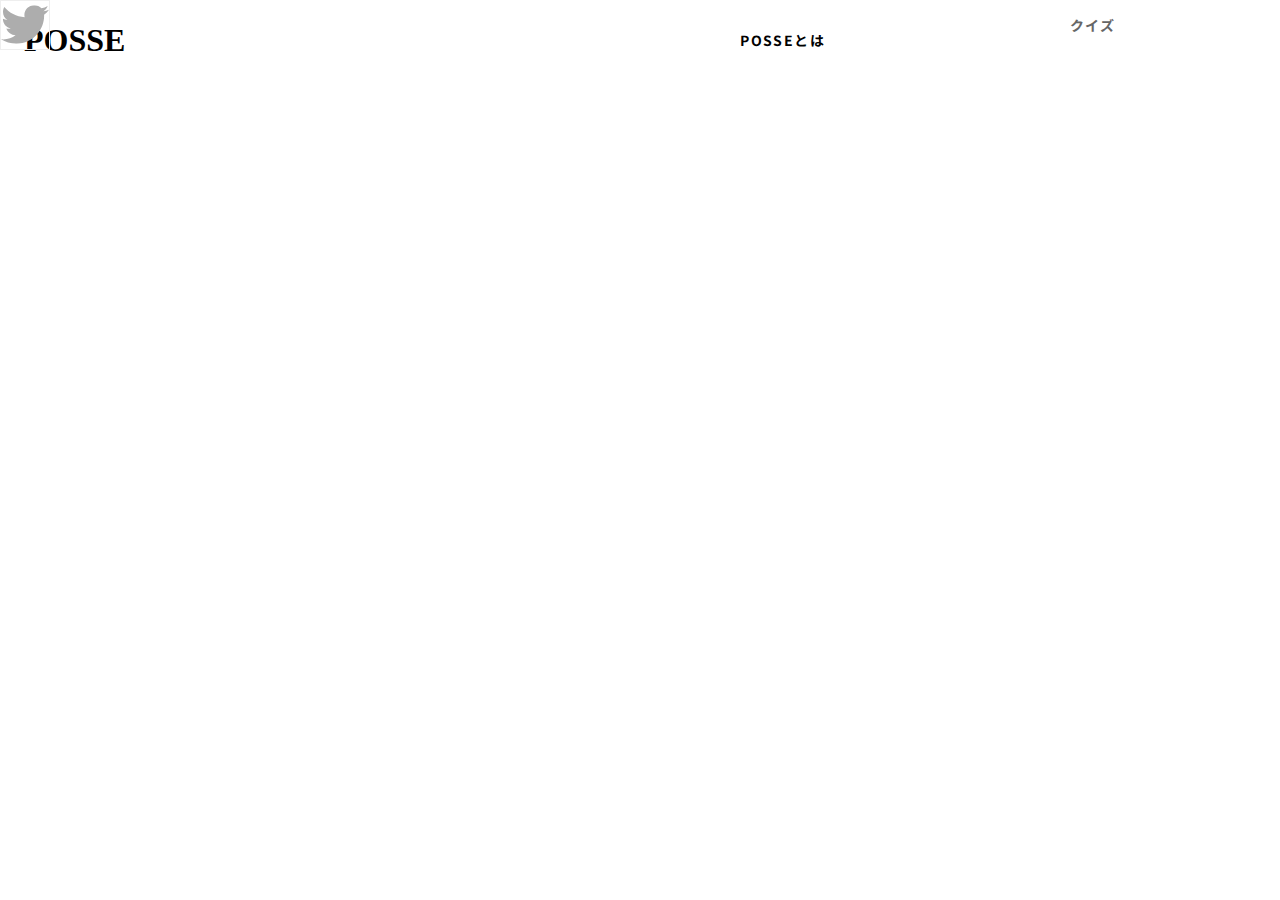
==== index.html @ b62d1763 "pull requestを追記" ====
<!DOCTYPE html>
<html lang="ja">
<head>
  <meta charset="UTF-8">
  <meta http-equiv="X-UA-Compatible" content="IE=edge">
  <meta name="viewport" content="width=device-width, initial-scale=1.0">
  <title>Document</title>
  <link rel="stylesheet" href="style.css">
  <link rel="preconnect" href="https://fonts.googleapis.com">
<link rel="preconnect" href="https://fonts.gstatic.com" crossorigin>
<link href="https://fonts.googleapis.com/css2?family=Noto+Sans+JP:wght@700&display=swap" rel="stylesheet">
</head>
<header>
  <h1>
    POSSE
  </h1>
  <p class="about posse">POSSEとは</p>
  <p class="puiz">クイズ</p>
  <img class= twitter src="./assets-ph1-website-main/img/icon/icon-twitter.svg" alt="">
  <img src="./assets-ph1-website-main/img/icon/icon-instagram.svg" alt="">

</header>
<body>
  
</body>
</html>
---- style.css ----
header{
  height: 80px;
width: 1440px;
left: 0px;
top: 0px;
border-radius: 0px;
padding: 0px, 24px, 0px, 24px;
justify: space-between;
/* header */


/* Auto layout */

display: flex;
flex-direction: row;
justify-content: space-between;
align-items: center;
padding: 0px 24px;
gap: 474px;

position: absolute;
width: 1440px;
height: 80px;
left: 0px;
top: 0px;
}

.aboutposse{
  position: absolute;
left: 0%;
right: 48.12%;
top: 0%;
bottom: 12%;

font-family: 'Noto Sans JP';
font-style: normal;
font-weight: 700;
font-size: 14px;
line-height: 160%;
/* or 22px */

letter-spacing: 0.1em;

/* gray-dark */

color: #666666;
}

.puiz{
  /* クイズ */


position: absolute;
left: 71.88%;
right: 0%;
top: 0%;
bottom: 12%;

font-family: 'Noto Sans JP';
font-style: normal;
font-weight: 700;
font-size: 14px;
line-height: 160%;
/* or 22px */

letter-spacing: 0.1em;

/* gray-dark */

color: #666666;

}

p{
  font-family: Noto Sans JP;
  font-size: 14px;
  font-weight: 700;
  line-height: 22px;
  letter-spacing: 0.1em;
  text-align: left;
}

.twitter{height: 50px;
  width: 50px;
  left: 0px;
  top: 0px;
  border-radius: 0px;
  /* Ellipse 3 */


box-sizing: border-box;

position: absolute;
left: 0%;
right: 56.9%;
top: 0%;
bottom: 0%;

/* gray-light */

border: 1px solid #EEEEEE;


}
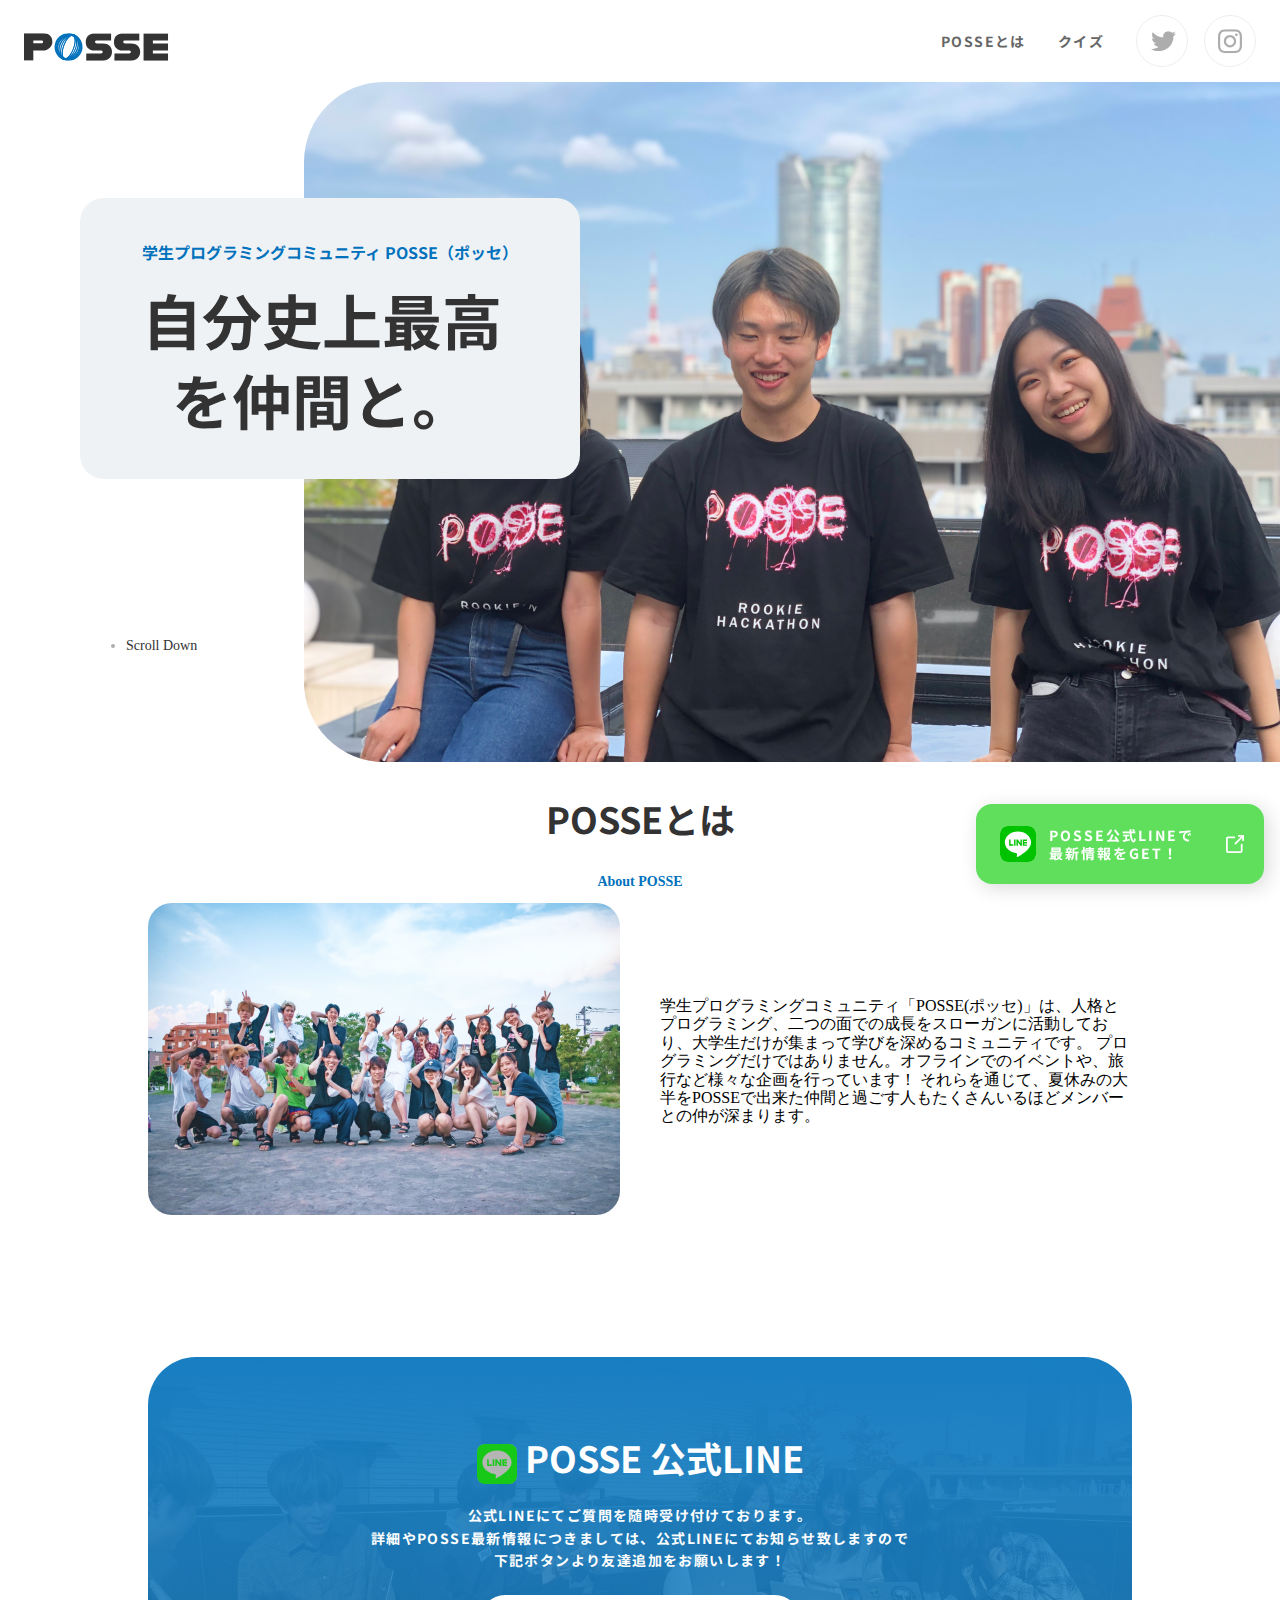
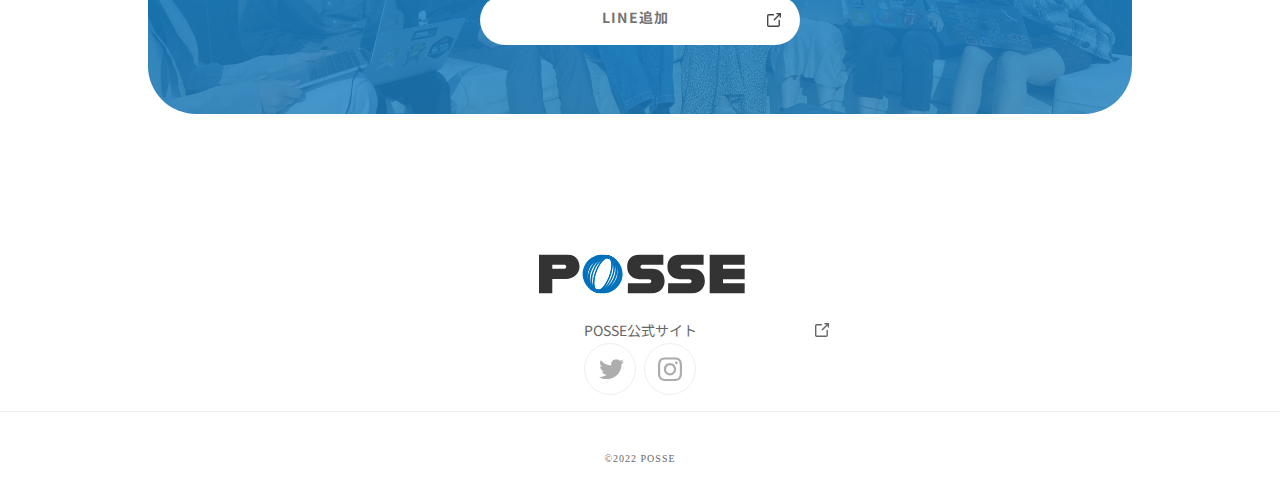
==== commit 0f81fc61: "トップページ作成" ====
--- a/index.html
+++ b/index.html
@@ -1,26 +1,116 @@
 <!DOCTYPE html>
 <html lang="ja">
+
 <head>
   <meta charset="UTF-8">
   <meta http-equiv="X-UA-Compatible" content="IE=edge">
   <meta name="viewport" content="width=device-width, initial-scale=1.0">
   <title>Document</title>
+  <link rel="stylesheet" href="normalize.css">
   <link rel="stylesheet" href="style.css">
   <link rel="preconnect" href="https://fonts.googleapis.com">
-<link rel="preconnect" href="https://fonts.gstatic.com" crossorigin>
-<link href="https://fonts.googleapis.com/css2?family=Noto+Sans+JP:wght@700&display=swap" rel="stylesheet">
+  <link rel="preconnect" href="https://fonts.gstatic.com" crossorigin>
+  <link href="https://fonts.googleapis.com/css2?family=Noto+Sans+JP:wght@700&display=swap" rel="stylesheet">
 </head>
-<header>
-  <h1>
-    POSSE
-  </h1>
-  <p class="about posse">POSSEとは</p>
-  <p class="puiz">クイズ</p>
-  <img class= twitter src="./assets-ph1-website-main/img/icon/icon-twitter.svg" alt="">
-  <img src="./assets-ph1-website-main/img/icon/icon-instagram.svg" alt="">
 
-</header>
 <body>
-  
+  <header>
+    <div class="header-logo">
+      <img src="./assets-ph1-website-main/img/logo.svg" alt="POSSE">
+    </div>
+    <nav class="header-menu">
+      <ul class="header-menu-inner">
+        <li class="about-posse">POSSEとは</li>
+        <li class="puiz">クイズ</li>
+      </ul>
+    </nav>
+    <ul class="header-sns">
+      <li><a href="https://twitter.com/posse_program">
+          <div class="twitter-box"><img class=header-twitter src="./assets-ph1-website-main/img/icon/icon-twitter.svg"
+              alt="twitter">
+        </a></div>
+      </li>
+      <li><a href="https://www.instagram.com/posse_programming/?hl=ja">
+          <div class="instagram-box"><img class="header-instagram"
+              src="./assets-ph1-website-main/img/icon/icon-instagram.svg" alt="instagram"></div>
+        </a></li>
+    </ul>
+  </header>
+  <section class="top">
+    <span class="top-inner">
+      <h2>学生プログラミングコミュニティ POSSE（ポッセ）</h2>
+      <p>自分史上最高<br>を仲間と。</p>
+
+    </span>
+    <ul class="top-scroll">
+      <li><span>Scroll Down</span></li>
+    </ul>
+    <div class="hero-wrapper">
+      <img src="./assets-ph1-website-main/img/img-hero.jpg" alt="hero" class="hero-img">
+    </div>
+  </section>
+  <section class="about-posse">
+    <div class="ap-wrapper">
+      <h1 class="ap-title">POSSEとは</h1>
+      <h2 class="ap-title-eng">About POSSE</h2>
+    </div>
+    <div class="ap-colum">
+      <p>学生プログラミングコミュニティ「POSSE(ポッセ)」は、人格とプログラミング、二つの面での成長をスローガンに活動しており、大学生だけが集まって学びを深めるコミュニティです。
+        プログラミングだけではありません。オフラインでのイベントや、旅行など様々な企画を行っています！
+        それらを通じて、夏休みの大半をPOSSEで出来た仲間と過ごす人もたくさんいるほどメンバーとの仲が深まります。</p>
+      <div class="ap-img-wrapper">
+        <img src="./assets-ph1-website-main/img/img-about.jpg" alt="" class="ap-img">
+      </div>
+    </div>
+  </section>
+  <section class="p-line">
+    <div class="p-line-wrapper">
+      <div class="p-line-inner">      <h1 class="p-line-text">
+        POSSE 公式LINE
+      </h1>
+      <p class="p-line-p">公式LINEにてご質問を随時受け付けております。<br>
+        詳細やPOSSE最新情報につきましては、公式LINEにてお知らせ致しますので<br>
+        下記ボタンより友達追加をお願いします！</p>
+
+      <div class="p-line-btn">
+        <a href="" class="p-line-btn-txt">LINE追加</a>
+        <img src="./assets-ph1-website-main/img/icon/icon-link-dark.svg" alt="link">
+      </div>
+</div>
+    </div>
+  </section>
+  <footer>
+    <div class="footer-logo">
+      <img src="./assets-ph1-website-main/img/logo.svg" alt="POSSE">
+    </div>
+    <ul>
+      <li class="p-official">POSSE公式サイト</li>
+    </ul>
+    <a href="./"><img src="./assets-ph1-website-main/img/icon/icon-link-gray-dark.svg" alt="" class="footer-link-img"></a>
+    <ul class="footer-sns">
+      <li><a href="https://twitter.com/posse_program">
+          <div class="twitter-box"><img class=header-twitter src="./assets-ph1-website-main/img/icon/icon-twitter.svg"
+              alt="twitter">
+        </a></div>
+      </li>
+      <li><a href="https://www.instagram.com/posse_programming/?hl=ja">
+          <div class="instagram-box"><img class="header-instagram"
+              src="./assets-ph1-website-main/img/icon/icon-instagram.svg" alt="instagram"></div>
+        </a></li>
+    </ul>
+    <p><small>©2022 POSSE</small></p>
+    <div class="footer-line">
+      <a href="https://line.me/R/ti/p/@651htnqp?from=page">
+        <div class="footer-line-icn"><img src="./assets-ph1-website-main/img/icon/icon-line.svg" alt="line" class="footer-line-img"></div>
+        <p class="footer-line-txt">
+          POSSE公式LINEで<br>最新情報をGET！
+        </p>
+        <div>
+          <img src="./assets-ph1-website-main/img/icon/icon-link-light.svg" alt="link" class="footer-line-link-img">
+        </div>
+      </a>
+    </div>
+  </footer>
 </body>
+
 </html>--- a/style.css
+++ b/style.css
@@ -1,104 +1,626 @@
-header{
-  height: 80px;
-width: 1440px;
-left: 0px;
-top: 0px;
-border-radius: 0px;
-padding: 0px, 24px, 0px, 24px;
-justify: space-between;
-/* header */
-
-
-/* Auto layout */
-
-display: flex;
-flex-direction: row;
-justify-content: space-between;
-align-items: center;
-padding: 0px 24px;
-gap: 474px;
-
-position: absolute;
-width: 1440px;
+html {
+  /* TOP */
+
+
+  position: relative;
+  /* width: 1440px;
+  height: 2230px; */
+
+  /* light */
+
+  background: #FFFFFF;
+
+}
+
+header {
+  align-items: center;
+  background-color: #fff;
+  display: flex;
+  padding: 15px 24px;
+
+  left: 0;
+  position: fixed;
+  right: 0;
+  top: 0;
+  z-index: 1000;
+  justify-content: space-between;
+}
+
+.header-logo {
+  width: 148px;
+  height: 27.5px;
+  display: flex;
+  text-align: center;
+  padding: auto 0 0;
+  padding-top: 12.47px;
+
+
+
+}
+
+/* .Frame5 {
+  width: 308px;
+  height: 50px;
+  justify-content: space-between;
+  display: flex;
+  margin-left: auto;
+} */
+
+.header-menu {
+  text-align: right;
+  margin: 0 0 0 auto;
+
+}
+
+.header-menu-inner {
+  display: flex;
+  gap: 32px;
+  text-align: right;
+}
+
+
+
+ul {
+  margin: 0;
+  padding: 0;
+
+}
+
+.header-sns {
+  display: flex;
+  gap: 16px;
+  margin-left: 32px;
+
+}
+
+
+.twitter-box {
+  border-radius: 50%;
+  border: 1px solid #eee;
+  align-items: center;
+  height: 50px;
+  width: 50px;
+  position: relative;
+
+}
+
+.header-twitter {
+  color: #adadad;
+  display: inline-flex;
+  font-size: 24px;
+  justify-content: center;
+  align-items: center;
+  position: absolute;
+  top: 15px;
+  right: 11px;
+}
+
+.instagram-box {
+  border: solid 1px #eee;
+  border-radius: 50%;
+  align-items: center;
+  height: 50px;
+  width: 50px;
+  position: relative;
+
+
+}
+
+.header-instagram {
+  color: #adadad;
+  display: inline-flex;
+  font-size: 24px;
+  justify-content: center;
+  position: absolute;
+  top: 13px;
+  right: 13px;
+}
+
+header li {
+  /* POSSEとは */
+
+
+  /* position: absolute; */
+  left: 0%;
+  right: 48.12%;
+  top: 0%;
+  bottom: 12%;
+
+  font-family: 'Noto Sans JP';
+  font-style: normal;
+  font-weight: 700;
+  font-size: 14px;
+  line-height: 160%;
+  /* or 22px */
+
+  letter-spacing: 0.1em;
+
+  /* gray-dark */
+
+  color: #666666;
+  list-style: none;
+
+}
+
+.top-inner {
+  position: absolute;
+  width: 500px;
+  height: 281px;
+  left: 80px;
+  top: 198px;
+  background-color: #eff2f5;
+  border-radius: 24px;
+  display: block;
+  text-align: center;
+}
+
+.hero-img {
+  width: 976px;
+  height: 680px;
+  right: 0px;
+  top: 0px;
+  border-radius: 80px 0px 0px 80px;
+  display: inline;
+  margin-top: 82px;
+}
+
+.hero-wrapper {
+  text-align: right;
+}
+
+
+.top h2 {
+  margin: 40px 62px 212px 62px;
+  /* width: 376px; */
+  position: absolute;
+  height: 29px;
+  /* left: 142px;
+top: 238px; */
+  font-family: 'Noto Sans JP';
+  font-style: normal;
+  font-weight: 700;
+  font-size: 16px;
+  line-height: 180%;
+  color: #0071BC;
+}
+
+.top p {
+  margin: 81px 63px 40px 62px;
+  position: absolute;
+  /* width: 375px; */
+  height: 160px;
+  /* left: 142px;
+top: 279px; */
+
+  font-family: 'Noto Sans JP';
+  font-style: normal;
+  font-weight: 700;
+  font-size: 60px;
+  line-height: 80px;
+  /* or 133% */
+
+  /* letter-spacing: 0.05em; */
+
+  /* dark */
+
+  color: #333333;
+}
+
+.top-scroll {
+  position: absolute;
+  width: 88px;
+  height: 21px;
+  left: 126px;
+  bottom: 24px;
+
+  font-family: 'Plus Jakarta Sans';
+  font-style: normal;
+  font-weight: 400;
+  font-size: 14px;
+  line-height: 150%;
+  /* identical to box height, or 21px */
+
+
+  /* dark */
+
+  color: #ADADAD;
+  top: 635px;
+}
+
+li span {
+  color: #333333;
+}
+
+.ap-title {
+  /* POSSEとは */
+
+
+  /* position: absolute; */
+
+  height: 54px;
+  /* left: calc(50% - 191px/2); */
+  top: 0px;
+  left: 500px;
+
+  font-family: 'Noto Sans JP';
+  font-style: normal;
+  font-weight: 700;
+  font-size: 36px;
+  line-height: 150%;
+  /* identical to box height, or 54px */
+
+  text-align: center;
+
+  /* dark */
+
+  color: #333333;
+
+}
+
+.ap-wrapper {
+  text-align: center;
+}
+
+.ap-title-eng {
+  font-family: 'Plus Jakarta Sans';
+  font-style: normal;
+  font-weight: 700;
+  font-size: 14px;
+  line-height: 180%;
+  /* or 25px */
+
+  text-align: center;
+
+  /* primary */
+
+  color: #0071BC;
+}
+
+.ap-colum {
+  display: flex;
+  flex-direction: row;
+  justify-content: center;
+  align-items: center;
+  padding: 0px;
+  gap: 40px;
+
+  /* position: absolute; */
+  width: 984px;
+  height: 312px;
+  left: 0px;
+  top: 130px;
+  flex-direction: row-reverse;
+  margin: auto;
+}
+
+.ap-img {
+  /* img */
+
+
+  width: 472px;
+  height: 312px;
+
+  border-radius: 24px;
+
+  /* Inside auto layout */
+
+  flex: none;
+  order: 0;
+  flex-grow: 0;
+
+
+}
+
+.p-line {
+  /* position: relative; */
+  /* justify-content: space-between; */
+}
+
+.p-line-text {
+  /* POSSE 公式LINE */
+
+
+  /* position: absolute; */
+  left: 38.11%;
+  right: 33.33%;
+  top: 18.99%;
+  bottom: 62.85%;
+
+  font-family: 'Noto Sans JP';
+  font-style: normal;
+  font-weight: 700;
+  font-size: 36px;
+  line-height: 180%;
+  /* identical to box height, or 65px */
+
+  text-align: center;
+
+  /* light */
+
+  color: #FFFFFF;
+  margin: 0;
+
+}
+
+.p-line-wrapper {
+  /* Rectangle 9 */
+  overflow: hidden;
+
+  /* position: absolute; */
+  left: 0%;
+  right: 0%;
+  top: 0%;
+  bottom: 0.28%;
+
+  /* primary */
+
+  height: 357px;
+  width: 984px;
+  left: 0px;
+  top: 0px;
+  border-radius: 48px;
+
+
+  mix-blend-mode: normal;
+  opacity: 0.9;
+  border-radius: 48px;
+  margin: 140px auto;
+
+  background: linear-gradient(rgba(0, 113, 188, 1), rgba(0, 113, 188, 0.80)), url(./assets-ph1-website-main/img/bg-line.jpg);
+  background-position: center;
+  background-size: cover;
+
+}
+
+.p-line-wrapper::after {
+  content: '';
+  background-color: rgba(0, 113, 188, .5)
+}
+
+
+.p-line-text::before {
+
+  content: '';
+  /*何も入れない*/
+  display: inline-block;
+  /*忘れずに！*/
+  width: 40px;
+  /*画像の幅*/
+  height: 40px;
+  /*画像の高さ*/
+  background-image: url(./assets-ph1-website-main/img/icon/icon-line.svg);
+  background-size: contain;
+  vertical-align: middle;
+  background-color: #ADADAD;
+  border-radius: 7.7px;
+  background-repeat: no-repeat;
+  background-size: cover;
+  background-position: 0 -2.8px;
+}
+
+.p-line-p {
+  font-family: 'Noto Sans JP';
+  font-style: normal;
+  font-weight: 700;
+  font-size: 14px;
+  line-height: 160%;
+  /* or 22px */
+
+  text-align: center;
+  letter-spacing: 0.1em;
+
+  /* light */
+
+  color: #FFFFFF;
+
+}
+
+.p-line-btn {
+  /* Rectangle 7 */
+
+  position: relative;
+  width: 320px;
+  height: 50px;
+  left: 0px;
+  top: 0px;
+
+  /* light */
+
+  background: #FFFFFF;
+  border-radius: 98px;
+  margin: 24px auto 68px;
+}
+
+.p-line-inner {
+  /* position: absolute; */
+  width: 540px;
+  height: 221px;
+  margin: 68px auto 68px;
+}
+
+.p-line-btn-txt {
+  width: 77px;
+  height: 23.39px;
+  left: 121px;
+  top: 13.9px;
+
+  font-family: 'Noto Sans JP';
+  font-style: normal;
+  font-weight: 700;
+  font-size: 14px;
+  line-height: 160%;
+  /* or 22px */
+
+  display: flex;
+  align-items: center;
+  text-align: center;
+  letter-spacing: 0.1em;
+
+  /* gray-dark */
+
+  color: #666666;
+  margin: auto;
+  padding: 10px;
+  text-decoration: none;
+
+
+}
+
+.p-line-btn img {
+  position: absolute;
+  width: 14px;
+  height: 14px;
+  left: 287px;
+  top: 18px;
+}
+
+.footer-logo {
+  display: flex;
+  /* margin-left: 42.99%;
+  margin-right: 42.99%; */
+  width: 202px;
+  height: 39.22px;
+  margin: 0 auto;
+}
+
+footer ul {
+  display: flex;
+  justify-content: center;
+}
+
+.p-official {
+  /* position: absolute; */
+  list-style: none;
+  /* display:flex;
+  justify-content: center; */
+  width: 118px;
+  height: 25px;
+  /* left: 1px;
+  top: 0px;
+ */
+  font-family: 'Noto Sans JP';
+  font-style: normal;
+  font-weight: 400;
+  font-size: 14px;
+  line-height: 180%;
+  /* or 25px */
+
+  text-align: center;
+
+  /* gray-dark */
+
+  color: #666666;
+  margin-top: 24.06px;
+
+}
+
+.footer-link-img {
+  position: absolute;
+  width: 14px;
+  height: 14px;
+  top: 69px;
+  left: 815px;
+}
+
+footer {
+  position: relative;
+}
+
+.footer-sns {
+  list-style: none;
+  gap: 8px;
+}
+small{/* ©︎2022 POSSE */
+
+
+  /* position: absolute;
+  left: 47.15%;
+  right: 47.15%;
+  top: 87.39%;
+  bottom: 8.95%;
+   */
+  font-family: 'Plus Jakarta Sans';
+  font-style: normal;
+  font-weight: 400;
+  font-size: 10px;
+  line-height: 13px;
+  /* identical to box height */
+  
+  text-align: center;
+  letter-spacing: 0.1em;
+  
+  /* gray-dark */
+  
+  color: #666666;
+  margin: auto;
+}
+footer p{
+  text-align: center;
+border-top: 1px solid #eee;
+margin-bottom: 31.78px;
+padding-top: 36px;
+}
+
+.footer-line{
+  /* 右下固定バナー */
+
+
+position:fixed;
+width: 288px;
 height: 80px;
-left: 0px;
-top: 0px;
-}
-
-.aboutposse{
-  position: absolute;
-left: 0%;
-right: 48.12%;
-top: 0%;
-bottom: 12%;
+right: 16px;
+bottom: 16px;
+
+background: #5FDF5B;
+box-shadow: 4px 4px 20px rgba(0, 0, 0, 0.15);
+border-radius: 16px;
+}
+
+.footer-line-txt{
+  position: absolute;
+width: 145px;
+height: 36px;
+left: 73px;
+top: 22px;
+text-align: left;
 
 font-family: 'Noto Sans JP';
 font-style: normal;
 font-weight: 700;
 font-size: 14px;
-line-height: 160%;
-/* or 22px */
-
-letter-spacing: 0.1em;
-
-/* gray-dark */
-
-color: #666666;
-}
-
-.puiz{
-  /* クイズ */
+line-height: 130%;
+/* or 18px */
+
+letter-spacing: 0.14em;
+
+color: #FFFFFF;
+padding: 0;
+margin: 0;
+border: 0ch;
+}
+
+.footer-line-icn{
+}
+
+.footer-line-img{
+/* icon-line */
 
 
 position: absolute;
-left: 71.88%;
-right: 0%;
-top: 0%;
-bottom: 12%;
-
-font-family: 'Noto Sans JP';
-font-style: normal;
-font-weight: 700;
-font-size: 14px;
-line-height: 160%;
-/* or 22px */
-
-letter-spacing: 0.1em;
-
-/* gray-dark */
-
-color: #666666;
-
-}
-
-p{
-  font-family: Noto Sans JP;
-  font-size: 14px;
-  font-weight: 700;
-  line-height: 22px;
-  letter-spacing: 0.1em;
-  text-align: left;
-}
-
-.twitter{height: 50px;
-  width: 50px;
-  left: 0px;
-  top: 0px;
-  border-radius: 0px;
-  /* Ellipse 3 */
-
-
-box-sizing: border-box;
-
-position: absolute;
-left: 0%;
-right: 56.9%;
-top: 0%;
-bottom: 0%;
-
-/* gray-light */
-
-border: 1px solid #EEEEEE;
-
-
-}
+width: 36px;
+height: 36px;
+left: 24px;
+top: 22px;
+background-color: white;
+object-fit: cover;
+border-radius: 7.7px;
+}
+
+.footer-line-link-img{
+  position: absolute;
+width: 18px;
+height: 18px;
+right: 20px;
+top: 31px;
+
+}